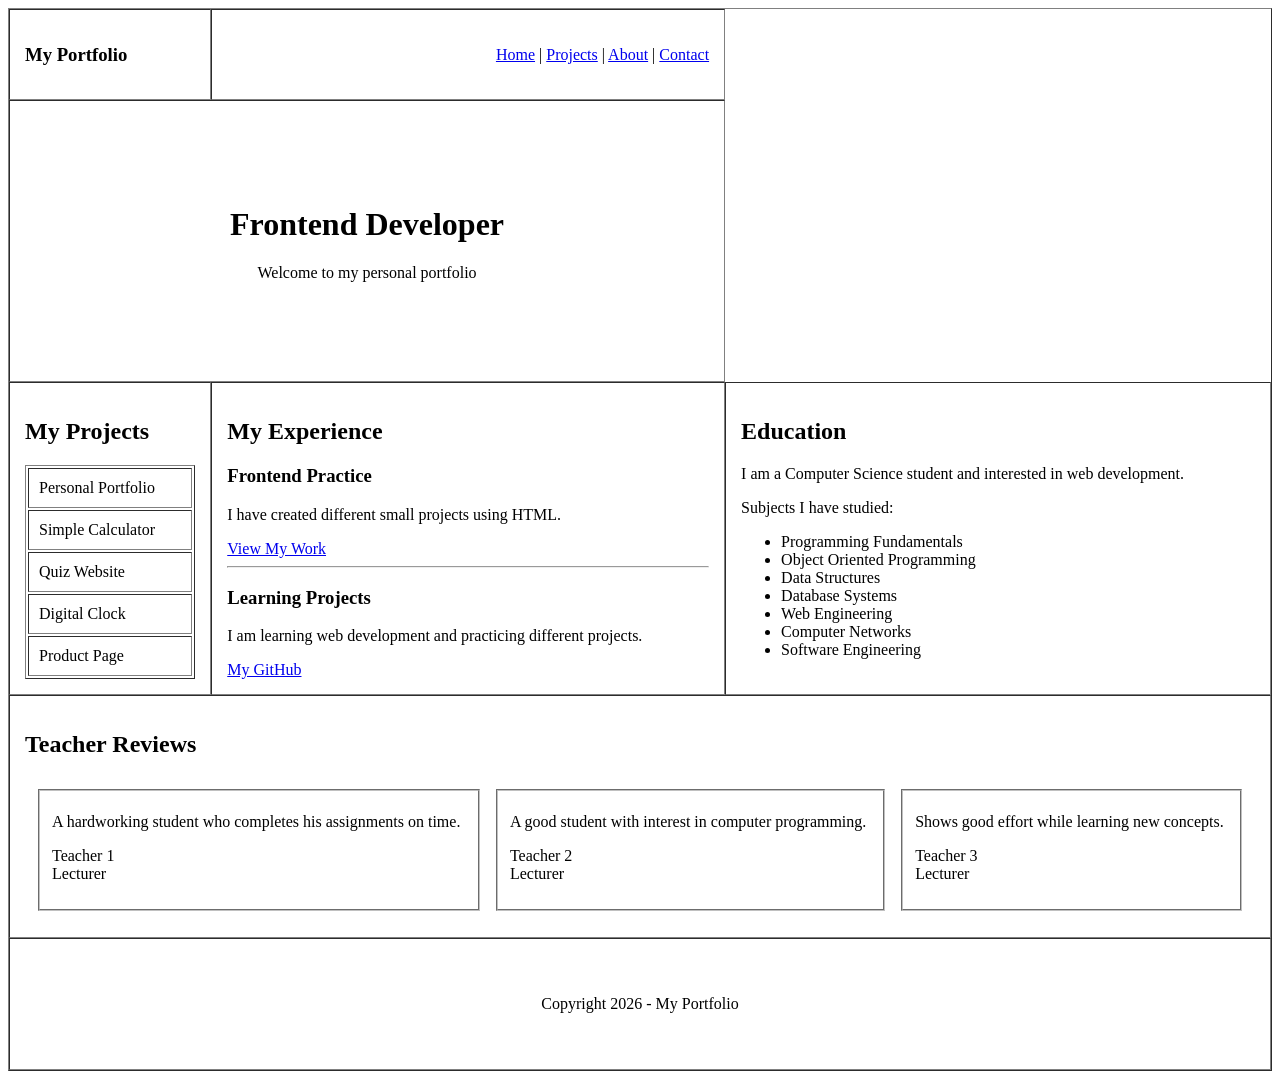
==== index.html @ 63587ecb "Add files via upload" ====
<!DOCTYPE html>
<html>

<head>
    <title>My Portfolio</title>
</head>

<body>

<table border="1" width="100%" cellspacing="0" cellpadding="15">

    <!-- HEADER -->
    <tr>
        <td>
            <h3>My Portfolio</h3>
        </td>

        <td align="right">
            <a href="#">Home</a> |
            <a href="#">Projects</a> |
            <a href="#">About</a> |
            <a href="#">Contact</a>
        </td>
    </tr>

    <!-- INTRODUCTION -->
    <tr>
        <td colspan="2" align="center" height="250">
            <h1>Frontend Developer</h1>
            <p>Welcome to my personal portfolio</p>
        </td>
    </tr>

    <!-- MAIN SECTION -->
    <tr>

        <!-- PROJECTS -->
        <td valign="top">

            <h2>My Projects</h2>

            <table border="1" width="100%" cellpadding="10">

                <tr>
                    <td>Personal Portfolio</td>
                </tr>

                <tr>
                    <td>Simple Calculator</td>
                </tr>

                <tr>
                    <td>Quiz Website</td>
                </tr>

                <tr>
                    <td>Digital Clock</td>
                </tr>

                <tr>
                    <td>Product Page</td>
                </tr>

            </table>

        </td>


        <!-- EXPERIENCE -->
        <td valign="top">

            <h2>My Experience</h2>

            <h3>Frontend Practice</h3>

            <p>
                I have created different small
                projects using HTML.
            </p>

            <a href="#">View My Work</a>

            <hr>

            <h3>Learning Projects</h3>

            <p>
                I am learning web development
                and practicing different projects.
            </p>

            <a href="#">My GitHub</a>

        </td>


        <!-- EDUCATION -->
        <td valign="top">

            <h2>Education</h2>

            <p>
                I am a Computer Science student
                and interested in web development.
            </p>

            <p>Subjects I have studied:</p>

            <ul>
                <li>Programming Fundamentals</li>
                <li>Object Oriented Programming</li>
                <li>Data Structures</li>
                <li>Database Systems</li>
                <li>Web Engineering</li>
                <li>Computer Networks</li>
                <li>Software Engineering</li>
            </ul>

        </td>

    </tr>


    <!-- REVIEWS -->
    <tr>
        <td colspan="3">

            <h2>Teacher Reviews</h2>

            <table width="100%" cellspacing="10">

                <tr>

                    <td>
                        <fieldset>
                            <p>
                                A hardworking student who
                                completes his assignments on time.
                            </p>

                            <p>
                                Teacher 1<br>
                                Lecturer
                            </p>
                        </fieldset>
                    </td>

                    <td>
                        <fieldset>
                            <p>
                                A good student with interest
                                in computer programming.
                            </p>

                            <p>
                                Teacher 2<br>
                                Lecturer
                            </p>
                        </fieldset>
                    </td>

                    <td>
                        <fieldset>
                            <p>
                                Shows good effort while
                                learning new concepts.
                            </p>

                            <p>
                                Teacher 3<br>
                                Lecturer
                            </p>
                        </fieldset>
                    </td>

                </tr>

            </table>

        </td>
    </tr>


    <!-- FOOTER -->
    <tr>
        <td colspan="3" align="center" height="100">

            <p>Copyright 2026 - My Portfolio</p>

        </td>
    </tr>

</table>

</body>
</html>
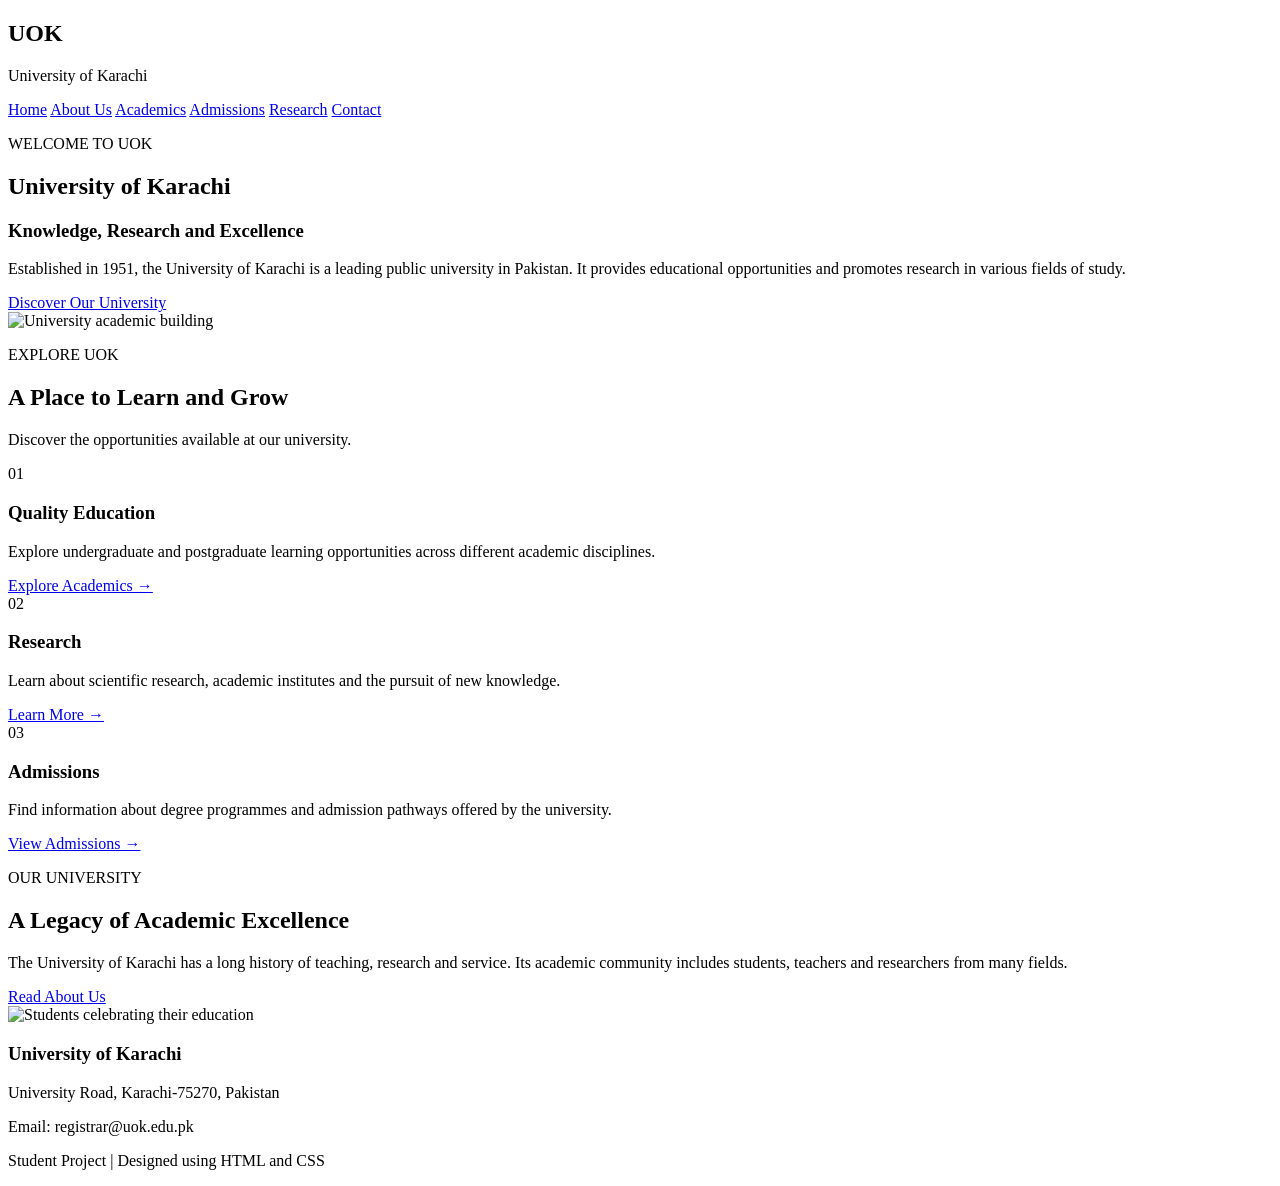
==== commit 08bed01c: "Add files via upload" ====
--- a/index.html
+++ b/index.html
@@ -1,196 +1,123 @@
+
 <!DOCTYPE html>
-<html>
-
+<html lang="en">
 <head>
-    <title>My Portfolio</title>
+    <meta charset="UTF-8">
+    <meta name="viewport" content="width=device-width, initial-scale=1.0">
+    <title>University of Karachi | Home</title>
+    <link rel="stylesheet" href="style.css">
 </head>
-
 <body>
 
-<table border="1" width="100%" cellspacing="0" cellpadding="15">
+    <header class="header">
+        <div class="logo">
+            <h2>UOK</h2>
+            <p>University of Karachi</p>
+        </div>
 
-    <!-- HEADER -->
-    <tr>
-        <td>
-            <h3>My Portfolio</h3>
-        </td>
+        <nav>
+            <a class="active" href="index.html">Home</a>
+            <a href="about.html">About Us</a>
+            <a href="academics.html">Academics</a>
+            <a href="admissions.html">Admissions</a>
+            <a href="research.html">Research</a>
+            <a href="contact.html">Contact</a>
+            
+        </nav>
+    </header>
 
-        <td align="right">
-            <a href="#">Home</a> |
-            <a href="#">Projects</a> |
-            <a href="#">About</a> |
-            <a href="#">Contact</a>
-        </td>
-    </tr>
-
-    <!-- INTRODUCTION -->
-    <tr>
-        <td colspan="2" align="center" height="250">
-            <h1>Frontend Developer</h1>
-            <p>Welcome to my personal portfolio</p>
-        </td>
-    </tr>
-
-    <!-- MAIN SECTION -->
-    <tr>
-
-        <!-- PROJECTS -->
-        <td valign="top">
-
-            <h2>My Projects</h2>
-
-            <table border="1" width="100%" cellpadding="10">
-
-                <tr>
-                    <td>Personal Portfolio</td>
-                </tr>
-
-                <tr>
-                    <td>Simple Calculator</td>
-                </tr>
-
-                <tr>
-                    <td>Quiz Website</td>
-                </tr>
-
-                <tr>
-                    <td>Digital Clock</td>
-                </tr>
-
-                <tr>
-                    <td>Product Page</td>
-                </tr>
-
-            </table>
-
-        </td>
-
-
-        <!-- EXPERIENCE -->
-        <td valign="top">
-
-            <h2>My Experience</h2>
-
-            <h3>Frontend Practice</h3>
+    <section class="hero">
+        <div class="hero-content">
+            <p class="tagline">WELCOME TO UOK</p>
+            <h1>University of Karachi</h1>
+            <h3>Knowledge, Research and Excellence</h3>
 
             <p>
-                I have created different small
-                projects using HTML.
+                Established in 1951, the University of Karachi
+                is a leading public university in Pakistan.
+                It provides educational opportunities and
+                promotes research in various fields of study.
             </p>
 
-            <a href="#">View My Work</a>
+            <a class="btn" href="about.html">Discover Our University</a>
+        </div>
 
-            <hr>
+        <div class="hero-image">
+            <img
+                src="https://images.unsplash.com/photo-1562774053-701939374585?auto=format&fit=crop&w=1000&q=85"
+                alt="University academic building">
+        </div>
+    </section>
 
-            <h3>Learning Projects</h3>
+    <section class="highlights">
+        <div class="section-heading">
+            <p class="tagline">EXPLORE UOK</p>
+            <h2>A Place to Learn and Grow</h2>
+            <p>Discover the opportunities available at our university.</p>
+        </div>
 
+        <div class="card-container">
+            <div class="card">
+                <div class="card-icon">01</div>
+                <h3>Quality Education</h3>
+                <p>
+                    Explore undergraduate and postgraduate
+                    learning opportunities across different
+                    academic disciplines.
+                </p>
+                <a href="academics.html">Explore Academics →</a>
+            </div>
+
+            <div class="card">
+                <div class="card-icon">02</div>
+                <h3>Research</h3>
+                <p>
+                    Learn about scientific research,
+                    academic institutes and the pursuit
+                    of new knowledge.
+                </p>
+                <a href="academics.html">Learn More →</a>
+            </div>
+
+            <div class="card">
+                <div class="card-icon">03</div>
+                <h3>Admissions</h3>
+                <p>
+                    Find information about degree
+                    programmes and admission pathways
+                    offered by the university.
+                </p>
+                <a href="admissions.html">View Admissions →</a>
+            </div>
+        </div>
+    </section>
+
+    <section class="about-banner">
+        <div>
+            <p class="tagline">OUR UNIVERSITY</p>
+            <h2>A Legacy of Academic Excellence</h2>
             <p>
-                I am learning web development
-                and practicing different projects.
+                The University of Karachi has a long history
+                of teaching, research and service. Its
+                academic community includes students,
+                teachers and researchers from many fields.
             </p>
+            <a class="btn" href="about.html">Read About Us</a>
+        </div>
 
-            <a href="#">My GitHub</a>
+        <img
+            src="https://images.unsplash.com/photo-1523050854058-8df90110c9f1?auto=format&fit=crop&w=900&q=85"
+            alt="Students celebrating their education">
+    </section>
 
-        </td>
-
-
-        <!-- EDUCATION -->
-        <td valign="top">
-
-            <h2>Education</h2>
-
-            <p>
-                I am a Computer Science student
-                and interested in web development.
-            </p>
-
-            <p>Subjects I have studied:</p>
-
-            <ul>
-                <li>Programming Fundamentals</li>
-                <li>Object Oriented Programming</li>
-                <li>Data Structures</li>
-                <li>Database Systems</li>
-                <li>Web Engineering</li>
-                <li>Computer Networks</li>
-                <li>Software Engineering</li>
-            </ul>
-
-        </td>
-
-    </tr>
-
-
-    <!-- REVIEWS -->
-    <tr>
-        <td colspan="3">
-
-            <h2>Teacher Reviews</h2>
-
-            <table width="100%" cellspacing="10">
-
-                <tr>
-
-                    <td>
-                        <fieldset>
-                            <p>
-                                A hardworking student who
-                                completes his assignments on time.
-                            </p>
-
-                            <p>
-                                Teacher 1<br>
-                                Lecturer
-                            </p>
-                        </fieldset>
-                    </td>
-
-                    <td>
-                        <fieldset>
-                            <p>
-                                A good student with interest
-                                in computer programming.
-                            </p>
-
-                            <p>
-                                Teacher 2<br>
-                                Lecturer
-                            </p>
-                        </fieldset>
-                    </td>
-
-                    <td>
-                        <fieldset>
-                            <p>
-                                Shows good effort while
-                                learning new concepts.
-                            </p>
-
-                            <p>
-                                Teacher 3<br>
-                                Lecturer
-                            </p>
-                        </fieldset>
-                    </td>
-
-                </tr>
-
-            </table>
-
-        </td>
-    </tr>
-
-
-    <!-- FOOTER -->
-    <tr>
-        <td colspan="3" align="center" height="100">
-
-            <p>Copyright 2026 - My Portfolio</p>
-
-        </td>
-    </tr>
-
-</table>
+    <footer>
+        <h3>University of Karachi</h3>
+        <p>University Road, Karachi-75270, Pakistan</p>
+        <p>Email: registrar@uok.edu.pk</p>
+        <p class="copyright">
+            Student Project | Designed using HTML and CSS
+        </p>
+    </footer>
 
 </body>
-</html>+</html>
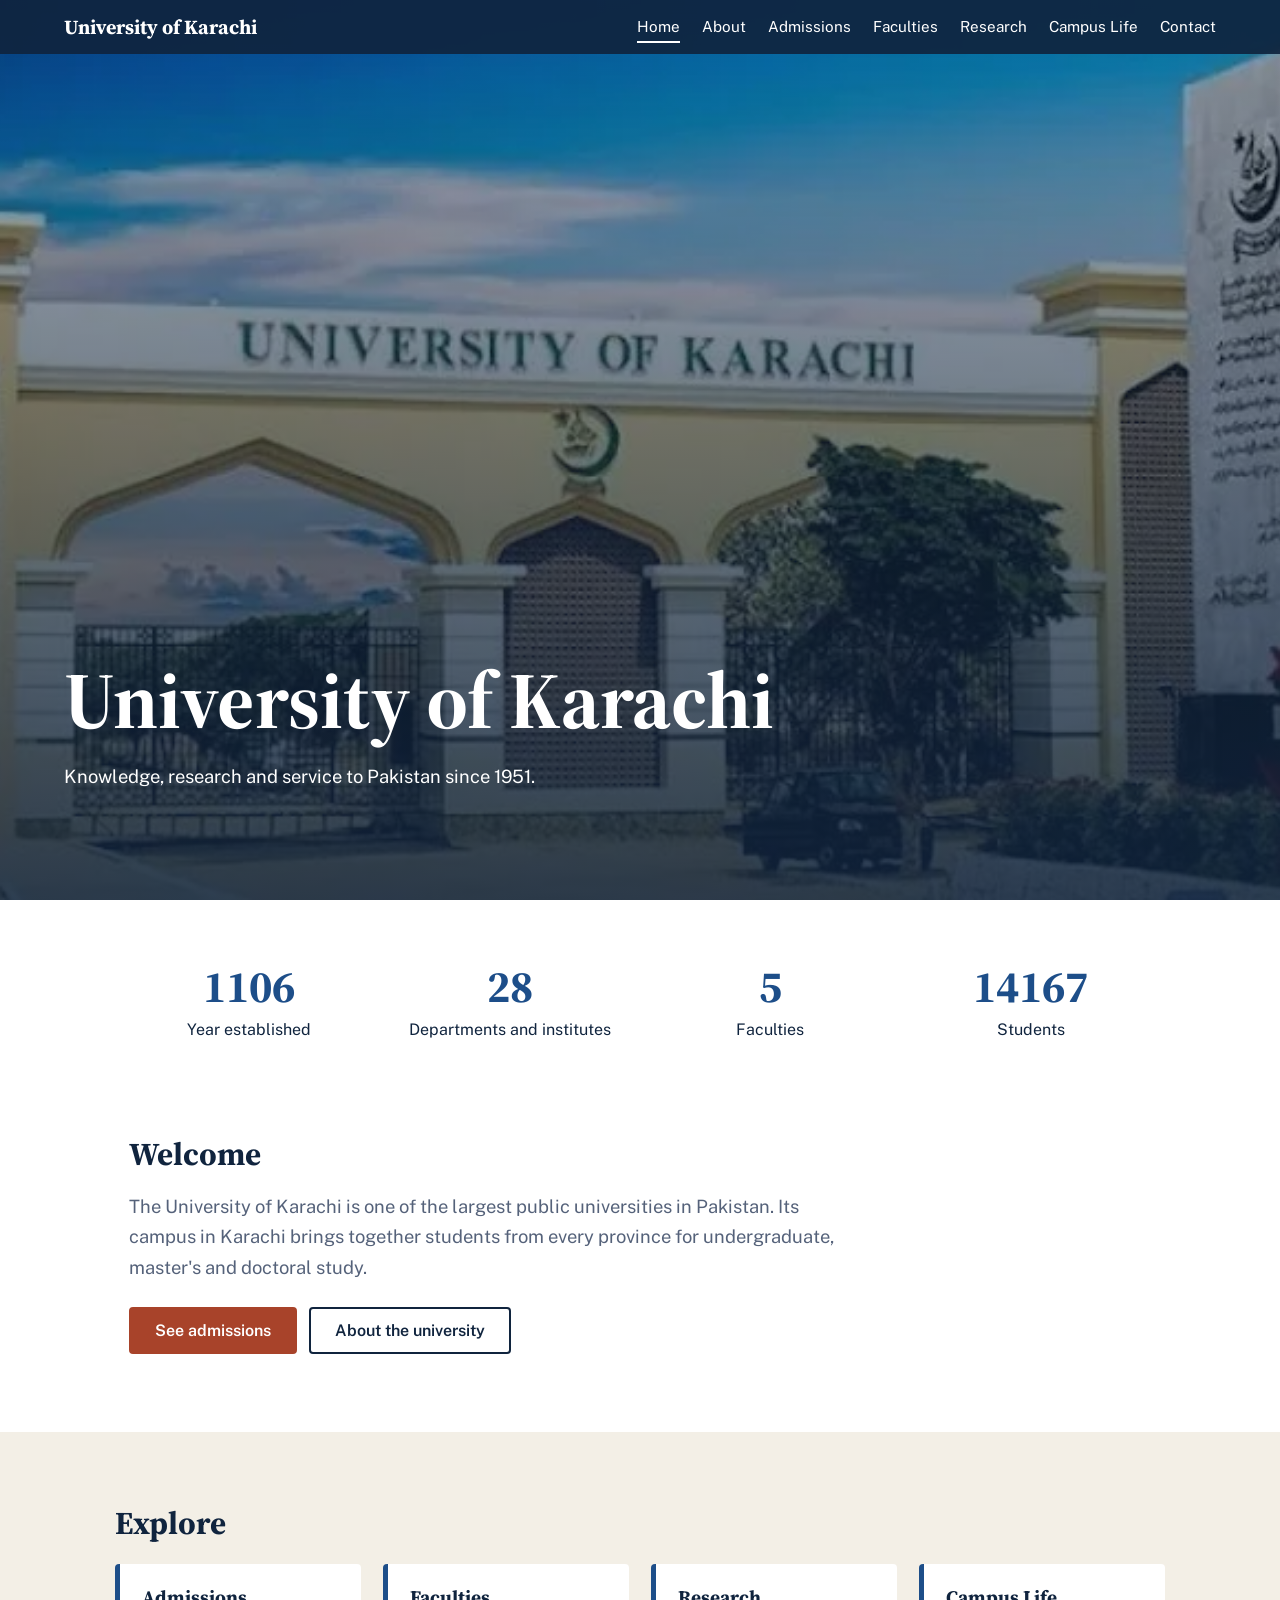
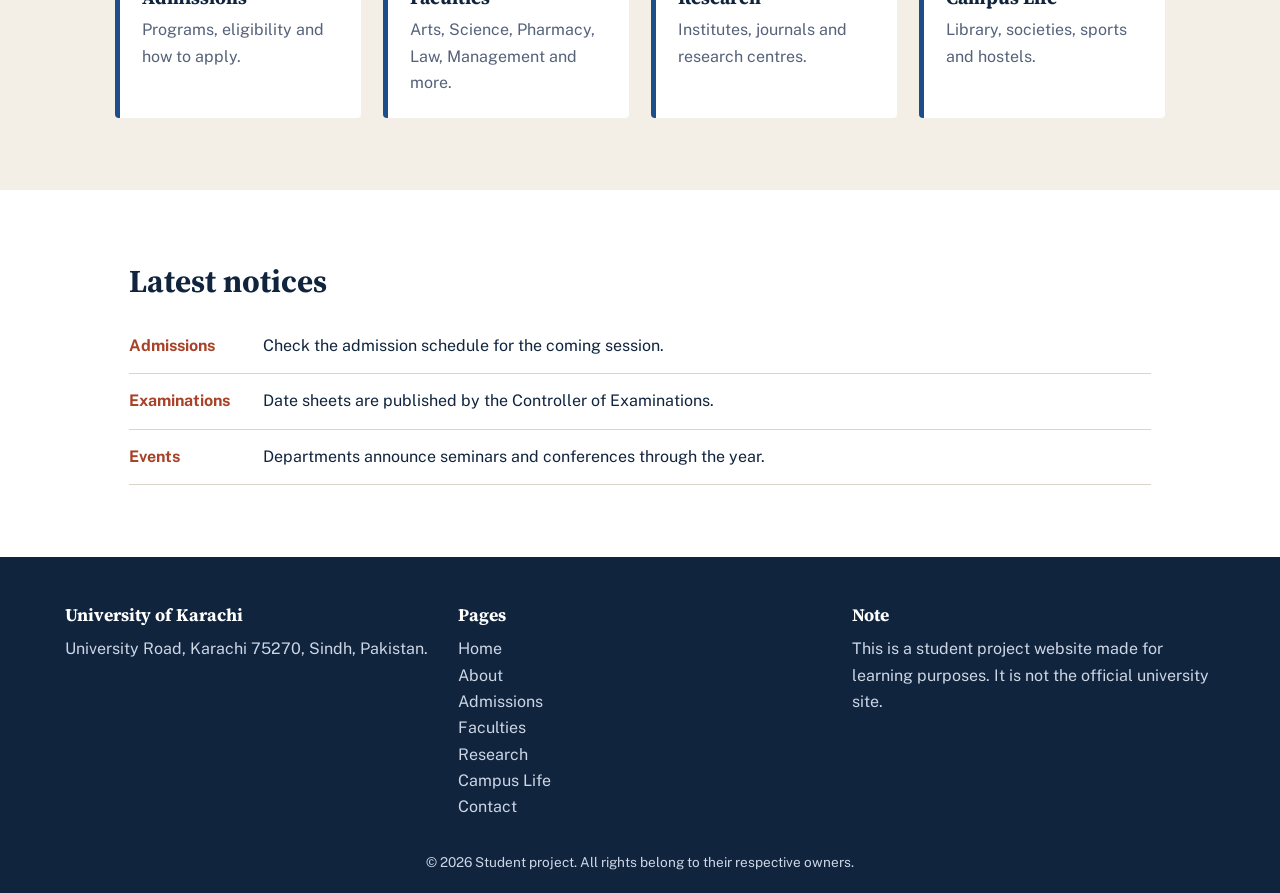
==== commit 10a3965f: "Add faculties and research pages with corresponding styles and scripts - Created faculties.html with" ====
--- a/index.html
+++ b/index.html
@@ -1,123 +1,149 @@
-
-<!DOCTYPE html>
-<html lang="en">
-<head>
-    <meta charset="UTF-8">
-    <meta name="viewport" content="width=device-width, initial-scale=1.0">
-    <title>University of Karachi | Home</title>
-    <link rel="stylesheet" href="style.css">
-</head>
-<body>
-
-    <header class="header">
-        <div class="logo">
-            <h2>UOK</h2>
-            <p>University of Karachi</p>
-        </div>
-
-        <nav>
-            <a class="active" href="index.html">Home</a>
-            <a href="about.html">About Us</a>
-            <a href="academics.html">Academics</a>
-            <a href="admissions.html">Admissions</a>
-            <a href="research.html">Research</a>
-            <a href="contact.html">Contact</a>
-            
-        </nav>
-    </header>
-
-    <section class="hero">
-        <div class="hero-content">
-            <p class="tagline">WELCOME TO UOK</p>
-            <h1>University of Karachi</h1>
-            <h3>Knowledge, Research and Excellence</h3>
-
-            <p>
-                Established in 1951, the University of Karachi
-                is a leading public university in Pakistan.
-                It provides educational opportunities and
-                promotes research in various fields of study.
-            </p>
-
-            <a class="btn" href="about.html">Discover Our University</a>
-        </div>
-
-        <div class="hero-image">
-            <img
-                src="https://images.unsplash.com/photo-1562774053-701939374585?auto=format&fit=crop&w=1000&q=85"
-                alt="University academic building">
-        </div>
-    </section>
-
-    <section class="highlights">
-        <div class="section-heading">
-            <p class="tagline">EXPLORE UOK</p>
-            <h2>A Place to Learn and Grow</h2>
-            <p>Discover the opportunities available at our university.</p>
-        </div>
-
-        <div class="card-container">
-            <div class="card">
-                <div class="card-icon">01</div>
-                <h3>Quality Education</h3>
-                <p>
-                    Explore undergraduate and postgraduate
-                    learning opportunities across different
-                    academic disciplines.
-                </p>
-                <a href="academics.html">Explore Academics →</a>
-            </div>
-
-            <div class="card">
-                <div class="card-icon">02</div>
-                <h3>Research</h3>
-                <p>
-                    Learn about scientific research,
-                    academic institutes and the pursuit
-                    of new knowledge.
-                </p>
-                <a href="academics.html">Learn More →</a>
-            </div>
-
-            <div class="card">
-                <div class="card-icon">03</div>
-                <h3>Admissions</h3>
-                <p>
-                    Find information about degree
-                    programmes and admission pathways
-                    offered by the university.
-                </p>
-                <a href="admissions.html">View Admissions →</a>
-            </div>
-        </div>
-    </section>
-
-    <section class="about-banner">
-        <div>
-            <p class="tagline">OUR UNIVERSITY</p>
-            <h2>A Legacy of Academic Excellence</h2>
-            <p>
-                The University of Karachi has a long history
-                of teaching, research and service. Its
-                academic community includes students,
-                teachers and researchers from many fields.
-            </p>
-            <a class="btn" href="about.html">Read About Us</a>
-        </div>
-
-        <img
-            src="https://images.unsplash.com/photo-1523050854058-8df90110c9f1?auto=format&fit=crop&w=900&q=85"
-            alt="Students celebrating their education">
-    </section>
-
-    <footer>
-        <h3>University of Karachi</h3>
-        <p>University Road, Karachi-75270, Pakistan</p>
-        <p>Email: registrar@uok.edu.pk</p>
-        <p class="copyright">
-            Student Project | Designed using HTML and CSS
-        </p>
-    </footer>
-
-</body>
-</html>
+<!DOCTYPE html>
+<html lang="en">
+
+<head>
+  <meta charset="UTF-8">
+  <meta name="viewport" content="width=device-width, initial-scale=1">
+  <title>Home | University of Karachi</title>
+
+  <link rel="preconnect" href="https://fonts.googleapis.com">
+  <link href="https://fonts.googleapis.com/css2?family=Source+Serif+4:wght@500;700&family=Public+Sans:wght@400;500;600&display=swap" rel="stylesheet">
+  <link rel="stylesheet" href="index.css">
+</head>
+
+<body>
+
+  <!-- ========== HEADER ========== -->
+  <header class="site-header" id="siteHeader">
+    <a class="brand" href="index.html">University of Karachi</a>
+
+    <button class="menu-btn" id="menuBtn" aria-label="Open menu" aria-expanded="false">Menu</button>
+
+    <nav>
+      <ul class="nav" id="nav">
+        <li><a href="index.html" class="active">Home</a></li>
+        <li><a href="about.html">About</a></li>
+        <li><a href="admissions.html">Admissions</a></li>
+        <li><a href="faculties.html">Faculties</a></li>
+        <li><a href="research.html">Research</a></li>
+        <li><a href="campus.html">Campus Life</a></li>
+        <li><a href="contact.html">Contact</a></li>
+      </ul>
+    </nav>
+  </header>
+
+  <!-- ========== HERO (title + background image) ========== -->
+  <section class="hero">
+    <div class="hero-text">
+      <h1>University of Karachi</h1>
+      <p>Knowledge, research and service to Pakistan since 1951.</p>
+    </div>
+  </section>
+
+  <main>
+
+    <!-- ========== STATS ========== -->
+    <section class="section stats">
+      <div class="stat">
+        <span class="num" data-count="1951">0</span>
+        <span>Year established</span>
+      </div>
+      <div class="stat">
+        <span class="num" data-count="50" data-suffix="+">0</span>
+        <span>Departments and institutes</span>
+      </div>
+      <div class="stat">
+        <span class="num" data-count="8">0</span>
+        <span>Faculties</span>
+      </div>
+      <div class="stat">
+        <span class="num" data-count="25000" data-suffix="+">0</span>
+        <span>Students</span>
+      </div>
+    </section>
+
+    <!-- ========== WELCOME ========== -->
+    <section class="section">
+      <h2>Welcome</h2>
+      <p class="lead">
+        The University of Karachi is one of the largest public universities in Pakistan.
+        Its campus in Karachi brings together students from every province for
+        undergraduate, master's and doctoral study.
+      </p>
+      <p>
+        <a class="btn" href="admissions.html">See admissions</a>
+        <a class="btn ghost" href="about.html">About the university</a>
+      </p>
+    </section>
+
+    <!-- ========== EXPLORE ========== -->
+    <section class="section alt">
+      <h2>Explore</h2>
+      <div class="grid">
+        <article class="card">
+          <h3>Admissions</h3>
+          <p>Programs, eligibility and how to apply.</p>
+        </article>
+        <article class="card">
+          <h3>Faculties</h3>
+          <p>Arts, Science, Pharmacy, Law, Management and more.</p>
+        </article>
+        <article class="card">
+          <h3>Research</h3>
+          <p>Institutes, journals and research centres.</p>
+        </article>
+        <article class="card">
+          <h3>Campus Life</h3>
+          <p>Library, societies, sports and hostels.</p>
+        </article>
+      </div>
+    </section>
+
+    <!-- ========== NOTICES ========== -->
+    <section class="section">
+      <h2>Latest notices</h2>
+      <ul class="notices">
+        <li><strong>Admissions</strong> Check the admission schedule for the coming session.</li>
+        <li><strong>Examinations</strong> Date sheets are published by the Controller of Examinations.</li>
+        <li><strong>Events</strong> Departments announce seminars and conferences through the year.</li>
+      </ul>
+    </section>
+
+  </main>
+
+  <!-- ========== FOOTER (background image in CSS) ========== -->
+  <footer class="site-footer">
+    <div class="footer-grid">
+      <div>
+        <h3>University of Karachi</h3>
+        <p>University Road, Karachi 75270, Sindh, Pakistan.</p>
+      </div>
+
+      <div>
+        <h3>Pages</h3>
+        <ul>
+          <li><a href="index.html">Home</a></li>
+          <li><a href="about.html">About</a></li>
+          <li><a href="admissions.html">Admissions</a></li>
+          <li><a href="faculties.html">Faculties</a></li>
+          <li><a href="research.html">Research</a></li>
+          <li><a href="campus.html">Campus Life</a></li>
+          <li><a href="contact.html">Contact</a></li>
+        </ul>
+      </div>
+
+      <div>
+        <h3>Note</h3>
+        <p>This is a student project website made for learning purposes. It is not the official university site.</p>
+      </div>
+    </div>
+
+    <p class="copy">&copy; 2026 Student project. All rights belong to their respective owners.</p>
+  </footer>
+
+  <button class="to-top" id="toTop" aria-label="Back to top">Top</button>
+
+  <script src="script.js"></script>
+</body>
+
+</html>
--- a/index.css
+++ b/index.css
@@ -0,0 +1,338 @@
+* {
+  box-sizing: border-box;
+  margin: 0;
+  padding: 0;
+}
+:root {
+  --ink: #10243e;
+  --blue: #1d4e89;
+  --sand: #f3efe6;
+  --brick: #a8432a;
+  --white: #ffffff;
+  --muted: #55627a;
+}
+html {
+  scroll-behavior: smooth;
+}
+body {
+  font-family: "Public Sans", Arial, sans-serif;
+  color: var(--ink);
+  background: var(--white);
+  line-height: 1.65;
+}
+a {
+  color: inherit;
+}
+h1,
+h2,
+h3,
+.brand {
+  font-family: "Source Serif 4", Georgia, serif;
+  line-height: 1.2;
+}
+:focus-visible {
+  outline: 3px solid var(--brick);
+  outline-offset: 2px;
+}
+
+.site-header {
+  position: fixed;
+  top: 0;
+  left: 0;
+  right: 0;
+  z-index: 50;
+  display: flex;
+  align-items: center;
+  justify-content: space-between;
+  padding: 14px 5vw;
+  background: rgba(16, 36, 62, 0.92);
+  color: var(--white);
+  transition: box-shadow 0.3s;
+}
+.site-header.scrolled {
+  box-shadow: 0 4px 18px rgba(0, 0, 0, 0.3);
+}
+.brand {
+  font-size: 1.25rem;
+  font-weight: 700;
+  text-decoration: none;
+}
+.nav {
+  display: flex;
+  gap: 22px;
+  list-style: none;
+}
+.nav a {
+  text-decoration: none;
+  font-size: 0.95rem;
+  padding: 6px 0;
+  border-bottom: 2px solid transparent;
+}
+.nav a:hover,
+.nav a.active {
+  border-color: var(--white);
+}
+.menu-btn {
+  display: none;
+  background: none;
+  border: 1px solid var(--white);
+  color: var(--white);
+  padding: 6px 14px;
+  border-radius: 4px;
+  font: inherit;
+  cursor: pointer;
+}
+
+/* Hero: put your photo in images/ and the name sits on top of it */
+.hero,
+.page-hero {
+  position: relative;
+  display: flex;
+  align-items: flex-end;
+  color: var(--white);
+  background-color: var(--ink);
+  background-size: cover;
+  background-position: center;
+}
+.hero {
+  min-height: 100vh;
+  padding: 0 5vw 12vh;
+}
+.page-hero {
+  min-height: 52vh;
+  padding: 0 5vw 7vh;
+}
+.hero-text {
+  max-width: 760px;
+}
+.hero h1 {
+  font-size: clamp(2.6rem, 7vw, 5rem);
+  font-weight: 700;
+  margin-bottom: 14px;
+}
+.page-hero h1 {
+  font-size: clamp(2.2rem, 5vw, 3.6rem);
+  margin-bottom: 10px;
+}
+.hero p,
+.page-hero p {
+  font-size: 1.15rem;
+  max-width: 560px;
+}
+
+.section {
+  padding: 72px 5vw;
+  max-width: 1150px;
+  margin: 0 auto;
+}
+.alt {
+  max-width: none;
+  background: var(--sand);
+}
+.alt > * {
+  max-width: 1050px;
+  margin-left: auto;
+  margin-right: auto;
+}
+.section h2 {
+  font-size: 2rem;
+  margin-bottom: 18px;
+}
+.lead {
+  font-size: 1.15rem;
+  max-width: 720px;
+  margin-bottom: 18px;
+  color: var(--muted);
+}
+.small {
+  font-size: 0.9rem;
+  color: var(--muted);
+  margin-top: 14px;
+}
+
+.btn {
+  display: inline-block;
+  background: var(--brick);
+  color: var(--white);
+  padding: 12px 24px;
+  border: 2px solid var(--brick);
+  border-radius: 4px;
+  text-decoration: none;
+  font:
+    600 1rem "Public Sans",
+    sans-serif;
+  cursor: pointer;
+  margin: 6px 8px 6px 0;
+}
+.btn:hover {
+  background: #8a351f;
+  border-color: #8a351f;
+}
+.btn.ghost {
+  background: transparent;
+  color: var(--ink);
+  border-color: var(--ink);
+}
+.btn.ghost:hover {
+  background: var(--ink);
+  color: var(--white);
+}
+
+.grid {
+  display: grid;
+  grid-template-columns: repeat(auto-fit, minmax(240px, 1fr));
+  gap: 22px;
+  margin-top: 22px;
+}
+.card {
+  background: var(--white);
+  border-left: 5px solid var(--blue);
+  padding: 22px;
+  border-radius: 4px;
+}
+.card h3 {
+  font-size: 1.2rem;
+  margin-bottom: 8px;
+}
+.card p {
+  color: var(--muted);
+}
+
+.stats {
+  display: grid;
+  grid-template-columns: repeat(auto-fit, minmax(180px, 1fr));
+  gap: 20px;
+  text-align: center;
+  padding-top: 56px;
+  padding-bottom: 20px;
+}
+.stat .num {
+  display: block;
+  font:
+    700 2.8rem "Source Serif 4",
+    Georgia,
+    serif;
+  color: var(--blue);
+}
+.notices {
+  list-style: none;
+}
+.notices li {
+  padding: 14px 0;
+  border-bottom: 1px solid #d9d4c7;
+}
+.notices strong {
+  display: inline-block;
+  min-width: 130px;
+  color: var(--brick);
+}
+.steps,
+.timeline {
+  padding-left: 22px;
+}
+.steps li,
+.timeline li {
+  padding: 6px 0;
+}
+
+.site-footer {
+  background: var(--ink);
+  color: #cdd6e4;
+  padding: 48px 5vw 20px;
+}
+.footer-grid {
+  display: grid;
+  grid-template-columns: repeat(auto-fit, minmax(220px, 1fr));
+  gap: 30px;
+  max-width: 1150px;
+  margin: 0 auto;
+}
+.site-footer h3 {
+  color: var(--white);
+  margin-bottom: 10px;
+  font-size: 1.1rem;
+}
+.site-footer ul {
+  list-style: none;
+}
+.site-footer a {
+  text-decoration: none;
+}
+.site-footer a:hover {
+  text-decoration: underline;
+}
+.copy {
+  text-align: center;
+  margin-top: 30px;
+  font-size: 0.85rem;
+}
+
+.to-top {
+  position: fixed;
+  right: 20px;
+  bottom: 20px;
+  background: var(--brick);
+  color: var(--white);
+  border: 0;
+  padding: 12px 16px;
+  border-radius: 4px;
+  cursor: pointer;
+  opacity: 0;
+  pointer-events: none;
+  transition: opacity 0.3s;
+  font:
+    600 0.9rem "Public Sans",
+    sans-serif;
+}
+.to-top.show {
+  opacity: 1;
+  pointer-events: auto;
+}
+
+@media (max-width: 860px) {
+  .menu-btn {
+    display: block;
+  }
+  .nav {
+    display: none;
+    position: absolute;
+    top: 100%;
+    left: 0;
+    right: 0;
+    flex-direction: column;
+    gap: 0;
+    background: var(--ink);
+    padding: 8px 5vw 16px;
+  }
+  .nav.open {
+    display: flex;
+  }
+  .nav a {
+    display: block;
+    padding: 12px 0;
+  }
+}
+@media (prefers-reduced-motion: reduce) {
+  html {
+    scroll-behavior: auto;
+  }
+  * {
+    transition: none !important;
+  }
+}
+
+.hero {
+  background-image:
+    linear-gradient(to top, rgba(16, 36, 62, 0.88), rgba(16, 36, 62, 0.35)),
+    url("images/hero-home.jpg");
+}
+
+/* Title (hero) ki background image */
+.hero {
+  background-image:
+    linear-gradient(to top, rgba(16, 36, 62, 0.88), rgba(16, 36, 62, 0.35)),
+    url("mainpic1.webp");
+  background-size: cover;
+  background-position: center;
+  background-repeat: no-repeat;
+}
